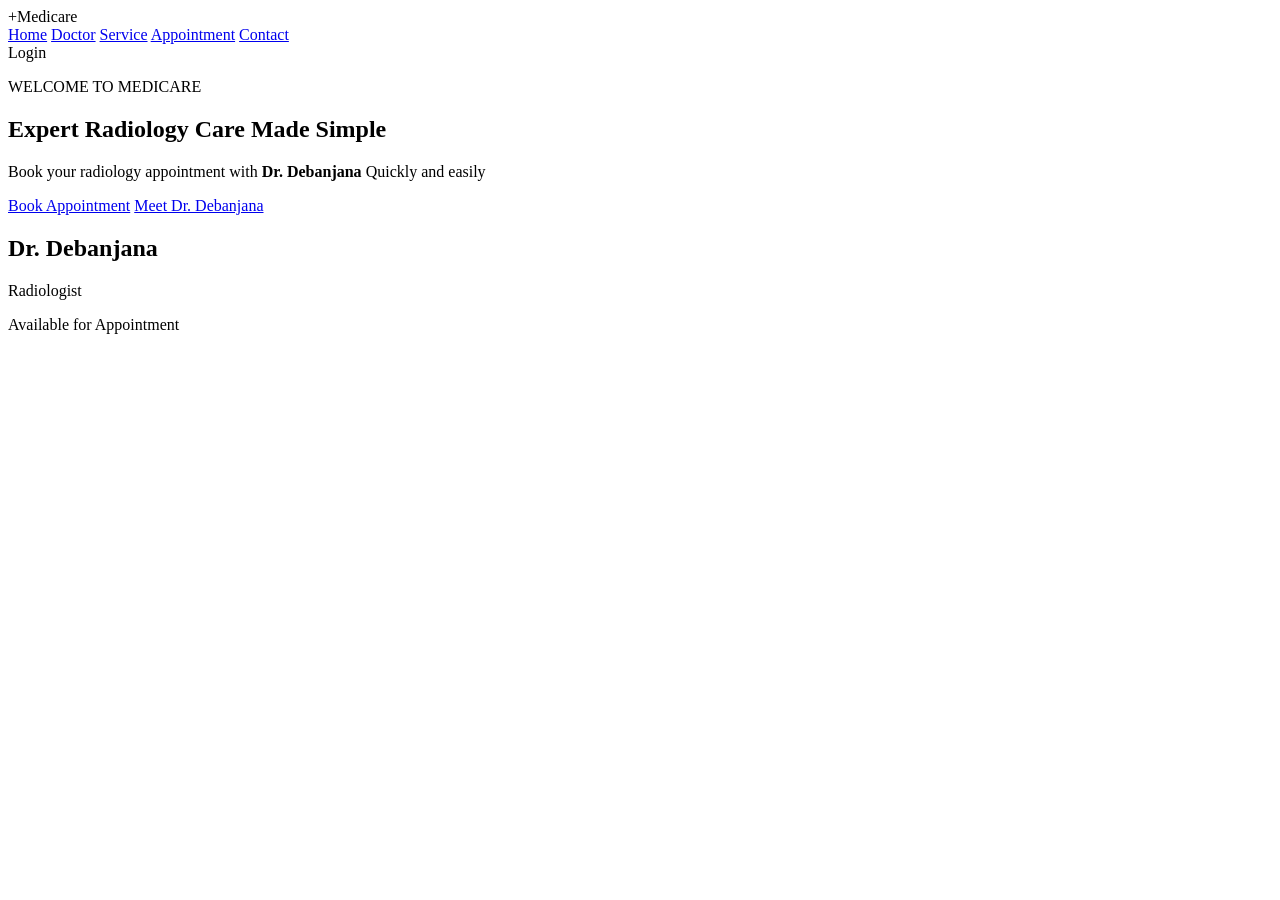
==== index.html @ aa5b6357 "Initial commit" ====
<!doctype html>
<html lang="en">
  <head>
    <meta charset="UTF-8" />
    <meta name="viewport" content="width=device-width, initial-scale=1.0" />
    <title>Dr. Debanjana | Radiology Appointment</title>
  </head>
  <body>
    <!--Naver-->
    <header class="navber">
      <div class="logo"><span>+</span>Medicare</div>
      <nav>
        <a href="home.html">Home</a>
        <a href="doctor.html">Doctor</a>
        <a href="service.html">Service</a>
        <a href="appointtment.html">Appointment</a>
        <a href="contact.html">Contact</a>
      </nav>
      <botton class="login-btn" onclick="loginAlert()">Login </botton>
    </header>
    <!--Hero-->
    <section class="hero" id="home">
      <div class="hero-content">
        <p class="small-tittle">WELCOME TO MEDICARE</p>
        <h1>Expert Radiology Care <span>Made Simple</span></h1>
        <p class="hero-text">
          Book your radiology appointment with
          <strong>Dr. Debanjana</strong> Quickly and easily
        </p>
        <div class="hero-button">
          <a href="appointment" class="primary-btn">Book Appointment</a>
          <a href="doctor" class="secondary-btn">Meet Dr. Debanjana</a>
        </div>
      </div>
      <div class="hero-card">
        <div class="doctor-icon"></div>
        <h2>Dr. Debanjana</h2>
        <p>Radiologist</p>
        <div class="available">Available for Appointment</div>
      </div>
    </section>
    <!--Doctor-->
  </body>
</html>
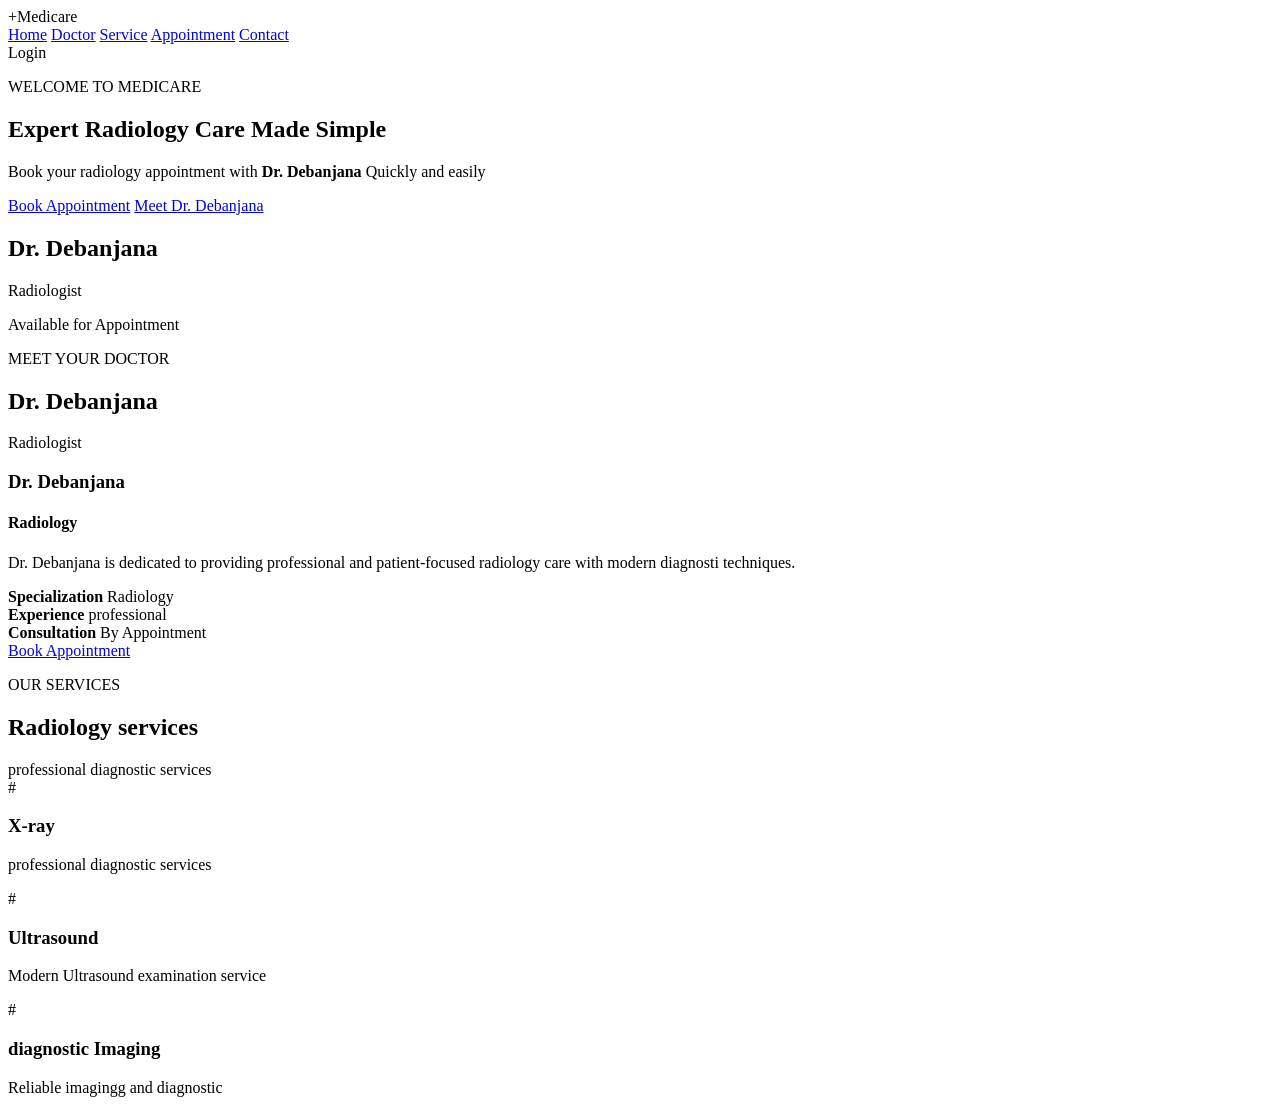
==== commit 5d33db95: "Appointment" ====
--- a/index.html
+++ b/index.html
@@ -40,5 +40,63 @@
       </div>
     </section>
     <!--Doctor-->
+    <section class="doctor-section" id="doctor">
+      <div class="section-title">
+        <p>MEET YOUR DOCTOR</p>
+        <h2>Dr. Debanjana</h2>
+        <span>Radiologist</span>
+      </div>
+      <div class="doctor-container">
+        <div class="doctor-photo"></div>
+        <div class="doctor-info">
+          <h3>Dr. Debanjana</h3>
+          <h4>Radiology</h4>
+          <p>
+            Dr. Debanjana is dedicated to providing professional and
+            patient-focused radiology care with modern diagnosti techniques.
+          </p>
+          <div class="doctor-details">
+            <div>
+              <strong>Specialization</strong>
+              <span>Radiology</span>
+            </div>
+            <div>
+              <strong>Experience</strong>
+              <span>professional</span>
+            </div>
+            <div>
+              <strong>Consultation</strong>
+              <span>By Appointment</span>
+            </div>
+          </div>
+          <a href="appointment" class="primary-btn"> Book Appointment </a>
+        </div>
+      </div>
+    </section>
+    <!--services-->
+    <section class="services" id="services">
+      <div class="section-title">
+        <p>OUR SERVICES</p>
+        <h2>Radiology services</h2>
+        <span>professional diagnostic services</span>
+      </div>
+      <div class="service-container">
+        <div class="service-card">
+          <div>#</div>
+          <h3>X-ray</h3>
+          <p>professional diagnostic services</p>
+        </div>
+        <div class="service-card">
+          <div>#</div>
+          <h3>Ultrasound</h3>
+          <p>Modern Ultrasound examination service</p>
+        </div>
+        <div class="service-card">
+          <div>#</div>
+          <h3>diagnostic Imaging</h3>
+          <p>Reliable imagingg and diagnostic</p>
+        </div>
+      </div>
+    </section>
   </body>
 </html>
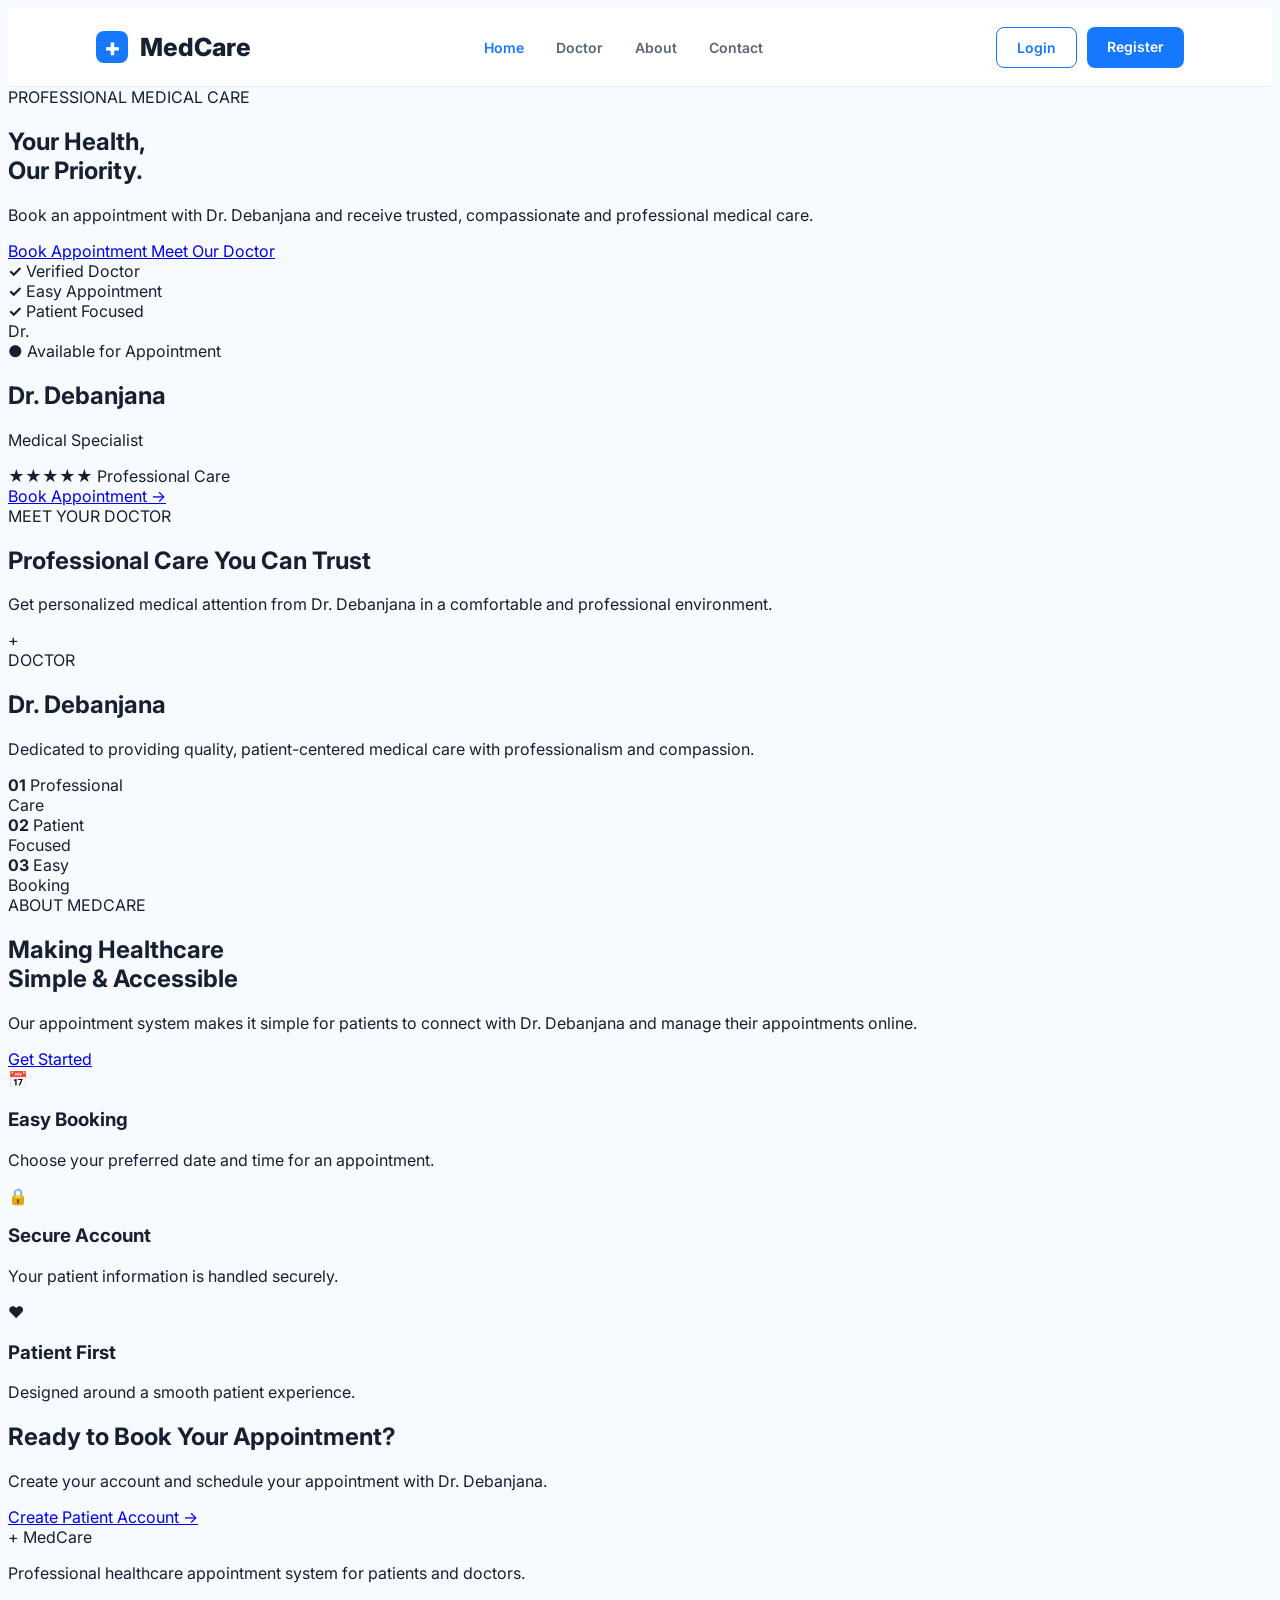
==== commit 6f7f287f: "Appointment" ====
--- a/index.html
+++ b/index.html
@@ -3,100 +3,219 @@
   <head>
     <meta charset="UTF-8" />
     <meta name="viewport" content="width=device-width, initial-scale=1.0" />
-    <title>Dr. Debanjana | Radiology Appointment</title>
+
+    <title>Dr. Debanjana | Medical Appointment</title>
+
+    <link rel="stylesheet" href="home.css" />
+
+    <!-- Google Font -->
+    <link
+      href="https://fonts.googleapis.com/css2?family=Inter:wght@400;500;600;700;800&display=swap"
+      rel="stylesheet"
+    />
   </head>
+
   <body>
-    <!--Naver-->
-    <header class="navber">
-      <div class="logo"><span>+</span>Medicare</div>
+    <!-- ================= NAVBAR ================= -->
+
+    <header class="navbar">
+      <div class="logo">
+        <span>+</span>
+        MedCare
+      </div>
+
       <nav>
-        <a href="home.html">Home</a>
-        <a href="doctor.html">Doctor</a>
-        <a href="service.html">Service</a>
-        <a href="appointtment.html">Appointment</a>
-        <a href="contact.html">Contact</a>
+        <a href="index.html" class="active">Home</a>
+        <a href="#doctor">Doctor</a>
+        <a href="#about">About</a>
+        <a href="#contact">Contact</a>
       </nav>
-      <botton class="login-btn" onclick="loginAlert()">Login </botton>
+
+      <div class="nav-buttons">
+        <a href="login.html" class="login-btn">Login</a>
+        <a href="register.html" class="register-btn">Register</a>
+      </div>
     </header>
-    <!--Hero-->
-    <section class="hero" id="home">
-      <div class="hero-content">
-        <p class="small-tittle">WELCOME TO MEDICARE</p>
-        <h1>Expert Radiology Care <span>Made Simple</span></h1>
-        <p class="hero-text">
-          Book your radiology appointment with
-          <strong>Dr. Debanjana</strong> Quickly and easily
+
+    <!-- ================= HERO ================= -->
+
+    <main>
+      <section class="hero">
+        <div class="hero-content">
+          <span class="small-title"> PROFESSIONAL MEDICAL CARE </span>
+
+          <h1>
+            Your Health,<br />
+            <span>Our Priority.</span>
+          </h1>
+
+          <p>
+            Book an appointment with Dr. Debanjana and receive trusted,
+            compassionate and professional medical care.
+          </p>
+
+          <div class="hero-buttons">
+            <a href="login.html" class="primary-btn"> Book Appointment </a>
+
+            <a href="#doctor" class="secondary-btn"> Meet Our Doctor </a>
+          </div>
+
+          <div class="hero-info">
+            <div>
+              <strong>✓</strong>
+              Verified Doctor
+            </div>
+
+            <div>
+              <strong>✓</strong>
+              Easy Appointment
+            </div>
+
+            <div>
+              <strong>✓</strong>
+              Patient Focused
+            </div>
+          </div>
+        </div>
+
+        <!-- Doctor Card -->
+
+        <div class="doctor-card">
+          <div class="doctor-image">
+            <div class="doctor-placeholder">Dr.</div>
+          </div>
+
+          <div class="doctor-details">
+            <span class="available"> ● Available for Appointment </span>
+
+            <h2>Dr. Debanjana</h2>
+
+            <p class="specialist">Medical Specialist</p>
+
+            <div class="doctor-rating">
+              ★★★★★
+              <span>Professional Care</span>
+            </div>
+
+            <a href="login.html" class="card-btn"> Book Appointment → </a>
+          </div>
+        </div>
+      </section>
+
+      <!-- ================= DOCTOR ================= -->
+
+      <section id="doctor" class="doctor-section">
+        <div class="section-heading">
+          <span>MEET YOUR DOCTOR</span>
+
+          <h2>Professional Care You Can Trust</h2>
+
+          <p>
+            Get personalized medical attention from Dr. Debanjana in a
+            comfortable and professional environment.
+          </p>
+        </div>
+
+        <div class="doctor-profile">
+          <div class="profile-box">
+            <div class="profile-icon">+</div>
+          </div>
+
+          <div class="profile-content">
+            <span class="profile-label"> DOCTOR </span>
+
+            <h2>Dr. Debanjana</h2>
+
+            <p>
+              Dedicated to providing quality, patient-centered medical care with
+              professionalism and compassion.
+            </p>
+
+            <div class="credentials">
+              <div>
+                <strong>01</strong>
+                <span>Professional<br />Care</span>
+              </div>
+
+              <div>
+                <strong>02</strong>
+                <span>Patient<br />Focused</span>
+              </div>
+
+              <div>
+                <strong>03</strong>
+                <span>Easy<br />Booking</span>
+              </div>
+            </div>
+          </div>
+        </div>
+      </section>
+
+      <!-- ================= ABOUT ================= -->
+
+      <section id="about" class="about-section">
+        <div>
+          <span class="profile-label"> ABOUT MEDCARE </span>
+
+          <h2>
+            Making Healthcare<br />
+            Simple & Accessible
+          </h2>
+
+          <p>
+            Our appointment system makes it simple for patients to connect with
+            Dr. Debanjana and manage their appointments online.
+          </p>
+
+          <a href="register.html" class="primary-btn"> Get Started </a>
+        </div>
+
+        <div class="about-cards">
+          <div class="about-card">
+            <div>📅</div>
+            <h3>Easy Booking</h3>
+            <p>Choose your preferred date and time for an appointment.</p>
+          </div>
+
+          <div class="about-card">
+            <div>🔒</div>
+            <h3>Secure Account</h3>
+            <p>Your patient information is handled securely.</p>
+          </div>
+
+          <div class="about-card">
+            <div>❤️</div>
+            <h3>Patient First</h3>
+            <p>Designed around a smooth patient experience.</p>
+          </div>
+        </div>
+      </section>
+
+      <!-- ================= CTA ================= -->
+
+      <section class="cta">
+        <h2>Ready to Book Your Appointment?</h2>
+
+        <p>
+          Create your account and schedule your appointment with Dr. Debanjana.
         </p>
-        <div class="hero-button">
-          <a href="appointment" class="primary-btn">Book Appointment</a>
-          <a href="doctor" class="secondary-btn">Meet Dr. Debanjana</a>
-        </div>
-      </div>
-      <div class="hero-card">
-        <div class="doctor-icon"></div>
-        <h2>Dr. Debanjana</h2>
-        <p>Radiologist</p>
-        <div class="available">Available for Appointment</div>
-      </div>
-    </section>
-    <!--Doctor-->
-    <section class="doctor-section" id="doctor">
-      <div class="section-title">
-        <p>MEET YOUR DOCTOR</p>
-        <h2>Dr. Debanjana</h2>
-        <span>Radiologist</span>
-      </div>
-      <div class="doctor-container">
-        <div class="doctor-photo"></div>
-        <div class="doctor-info">
-          <h3>Dr. Debanjana</h3>
-          <h4>Radiology</h4>
-          <p>
-            Dr. Debanjana is dedicated to providing professional and
-            patient-focused radiology care with modern diagnosti techniques.
-          </p>
-          <div class="doctor-details">
-            <div>
-              <strong>Specialization</strong>
-              <span>Radiology</span>
-            </div>
-            <div>
-              <strong>Experience</strong>
-              <span>professional</span>
-            </div>
-            <div>
-              <strong>Consultation</strong>
-              <span>By Appointment</span>
-            </div>
-          </div>
-          <a href="appointment" class="primary-btn"> Book Appointment </a>
-        </div>
-      </div>
-    </section>
-    <!--services-->
-    <section class="services" id="services">
-      <div class="section-title">
-        <p>OUR SERVICES</p>
-        <h2>Radiology services</h2>
-        <span>professional diagnostic services</span>
-      </div>
-      <div class="service-container">
-        <div class="service-card">
-          <div>#</div>
-          <h3>X-ray</h3>
-          <p>professional diagnostic services</p>
-        </div>
-        <div class="service-card">
-          <div>#</div>
-          <h3>Ultrasound</h3>
-          <p>Modern Ultrasound examination service</p>
-        </div>
-        <div class="service-card">
-          <div>#</div>
-          <h3>diagnostic Imaging</h3>
-          <p>Reliable imagingg and diagnostic</p>
-        </div>
-      </div>
-    </section>
+
+        <a href="register.html"> Create Patient Account → </a>
+      </section>
+    </main>
+
+    <!-- ================= FOOTER ================= -->
+
+    <footer id="contact">
+      <div class="footer-logo"><span>+</span> MedCare</div>
+
+      <p>
+        Professional healthcare appointment system for patients and doctors.
+      </p>
+
+      <div class="footer-bottom">© 2026 MedCare. All Rights Reserved.</div>
+    </footer>
+
+    <script src="js/auth.js"></script>
   </body>
 </html>
--- a/home.css
+++ b/home.css
@@ -0,0 +1,90 @@
+.* {
+  margin: 0;
+  padding: 0;
+  box-sizing: border-box;
+}
+
+html {
+  scroll-behavior: smooth;
+}
+
+body {
+  font-family: "Inter", sans-serif;
+  background: #f7fbff;
+  color: #172033;
+}
+
+/* ================= NAVBAR ================= */
+
+.navbar {
+  height: 78px;
+  padding: 0 7%;
+  display: flex;
+  align-items: center;
+  justify-content: space-between;
+  background: white;
+  border-bottom: 1px solid #e8eef5;
+}
+
+.logo {
+  font-size: 25px;
+  font-weight: 800;
+  color: #172033;
+}
+
+.logo span {
+  display: inline-flex;
+  align-items: center;
+  justify-content: center;
+
+  width: 32px;
+  height: 32px;
+
+  margin-right: 7px;
+
+  background: #1677ff;
+  color: white;
+
+  border-radius: 8px;
+}
+
+nav {
+  display: flex;
+  gap: 32px;
+}
+
+nav a {
+  text-decoration: none;
+  color: #596579;
+  font-size: 14px;
+  font-weight: 600;
+}
+
+nav a:hover,
+nav a.active {
+  color: #1677ff;
+}
+
+.nav-buttons {
+  display: flex;
+  gap: 10px;
+}
+
+.login-btn,
+.register-btn {
+  text-decoration: none;
+  padding: 11px 20px;
+  border-radius: 8px;
+  font-size: 14px;
+  font-weight: 600;
+}
+
+.login-btn {
+  color: #1677ff;
+  border: 1px solid #1677ff;
+}
+
+.register-btn {
+  color: white;
+  background: #1677ff;
+}
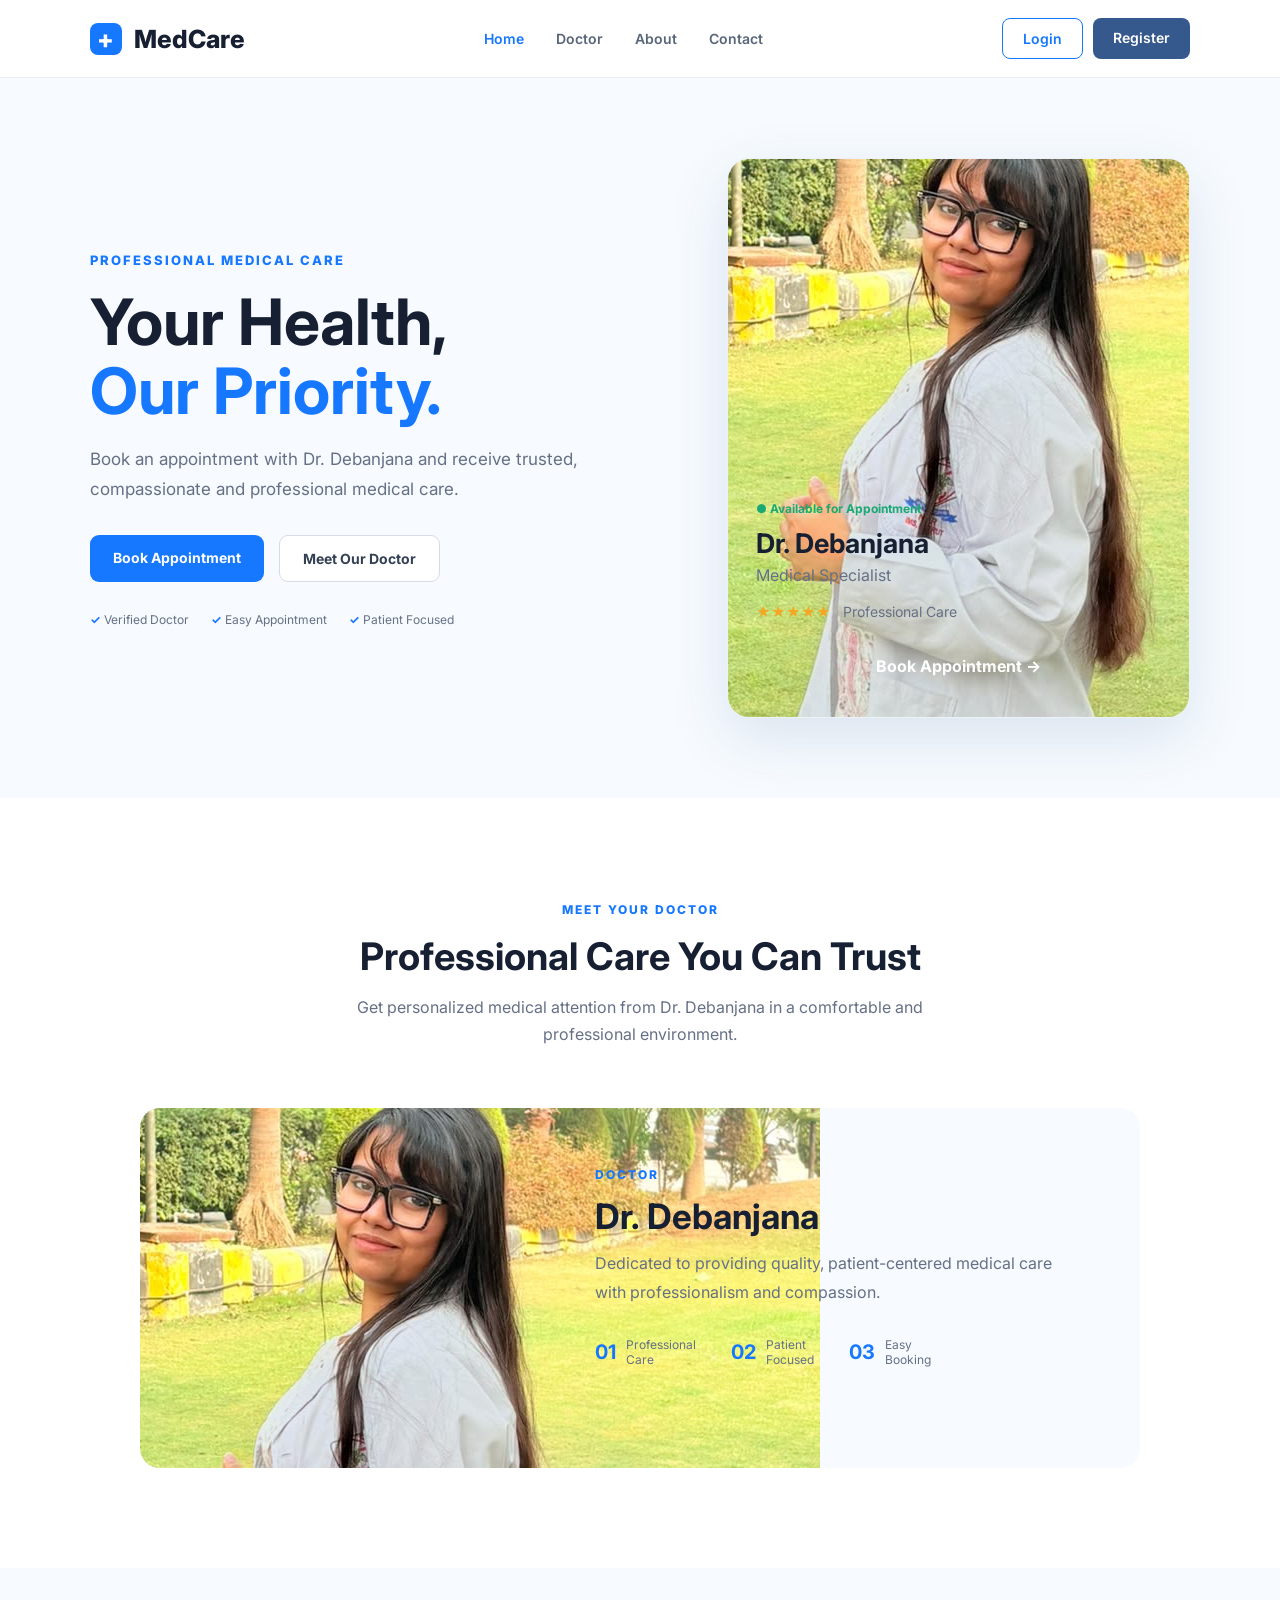
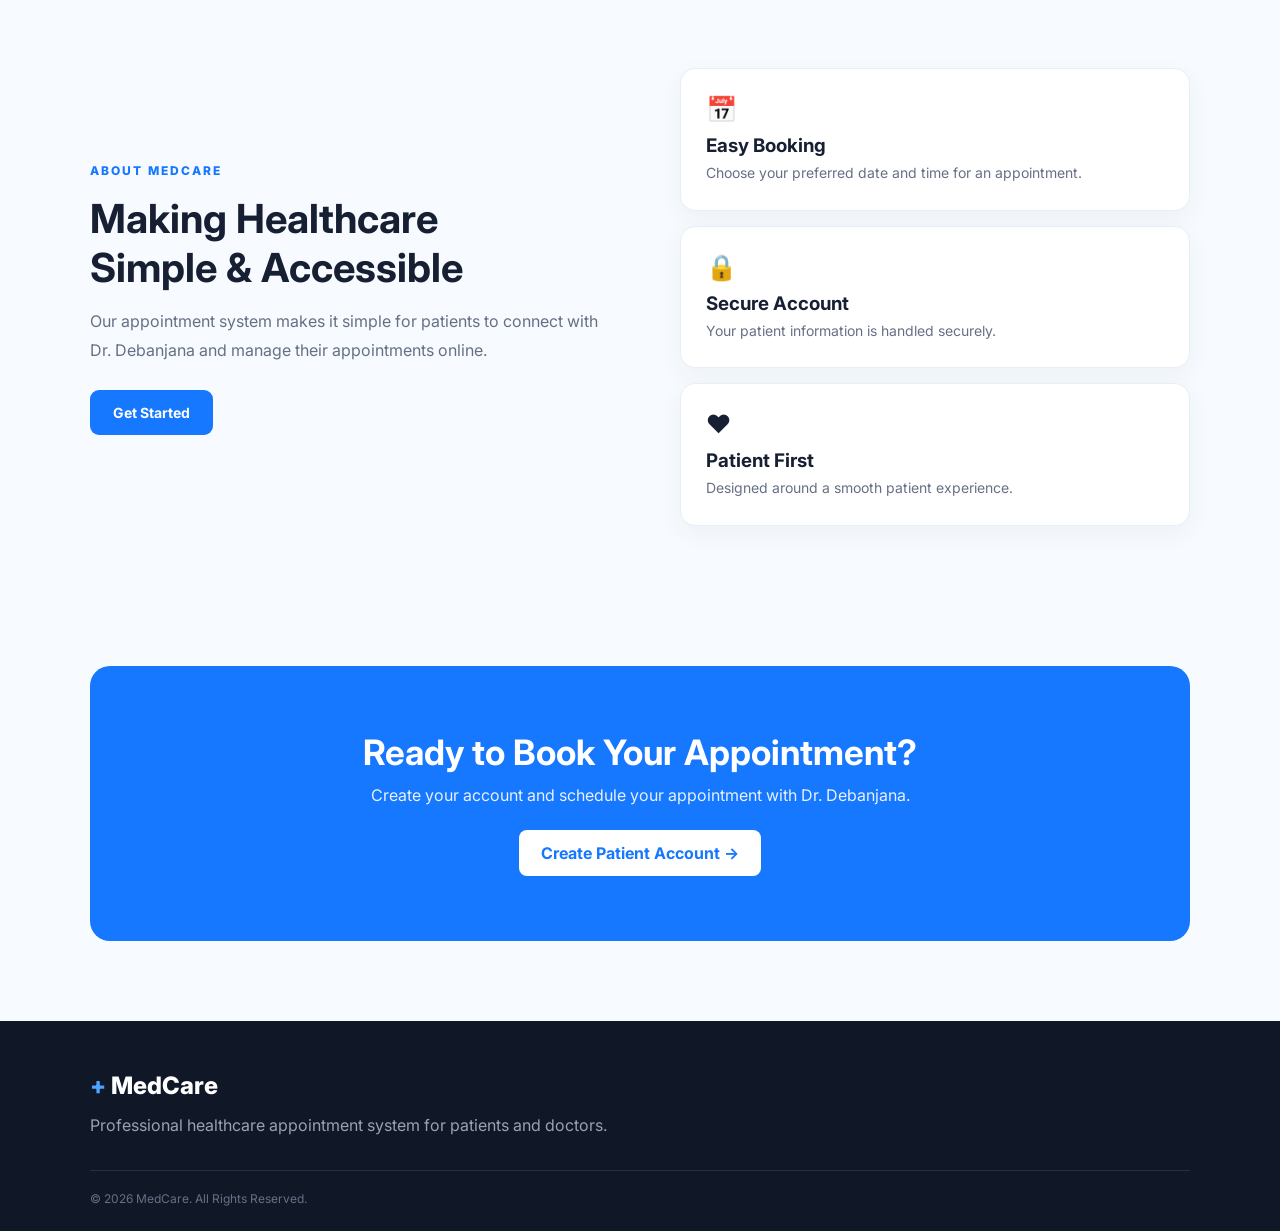
==== commit 35ade86f: "Appointment" ====
--- a/index.html
+++ b/index.html
@@ -37,7 +37,7 @@
       </div>
     </header>
 
-    <!-- ================= HERO ================= -->
+    <!-- HERO -->
 
     <main>
       <section class="hero">
@@ -55,7 +55,9 @@
           </p>
 
           <div class="hero-buttons">
-            <a href="login.html" class="primary-btn"> Book Appointment </a>
+            <a href="appointment.html" class="primary-btn">
+              Book Appointment
+            </a>
 
             <a href="#doctor" class="secondary-btn"> Meet Our Doctor </a>
           </div>
@@ -82,6 +84,9 @@
 
         <div class="doctor-card">
           <div class="doctor-image">
+            <div>
+              <img src="Dr.jpeg" alt="Dr" />
+            </div>
             <div class="doctor-placeholder">Dr.</div>
           </div>
 
@@ -97,12 +102,12 @@
               <span>Professional Care</span>
             </div>
 
-            <a href="login.html" class="card-btn"> Book Appointment → </a>
-          </div>
-        </div>
-      </section>
-
-      <!-- ================= DOCTOR ================= -->
+            <a href="appointment.html" class="card-btn"> Book Appointment → </a>
+          </div>
+        </div>
+      </section>
+
+      <!-- DOCTOR  -->
 
       <section id="doctor" class="doctor-section">
         <div class="section-heading">
@@ -118,7 +123,9 @@
 
         <div class="doctor-profile">
           <div class="profile-box">
-            <div class="profile-icon">+</div>
+            <div class="profile-icon">
+              <img src="Dr.jpeg" alt="" />
+            </div>
           </div>
 
           <div class="profile-content">
@@ -151,7 +158,7 @@
         </div>
       </section>
 
-      <!-- ================= ABOUT ================= -->
+      <!-- about-->
 
       <section id="about" class="about-section">
         <div>
@@ -191,7 +198,7 @@
         </div>
       </section>
 
-      <!-- ================= CTA ================= -->
+      <!-- CTA  -->
 
       <section class="cta">
         <h2>Ready to Book Your Appointment?</h2>
@@ -204,7 +211,7 @@
       </section>
     </main>
 
-    <!-- ================= FOOTER ================= -->
+    <!-- FOOTER -->
 
     <footer id="contact">
       <div class="footer-logo"><span>+</span> MedCare</div>
--- a/home.css
+++ b/home.css
@@ -1,4 +1,4 @@
-.* {
+* {
   margin: 0;
   padding: 0;
   box-sizing: border-box;
@@ -86,5 +86,501 @@
 
 .register-btn {
   color: white;
+  background: #35588d;
+}
+
+/*  HERO  */
+
+.hero {
+  min-height: 650px;
+  padding: 80px 7%;
+
+  display: grid;
+  grid-template-columns: 1.1fr 0.9fr;
+  align-items: center;
+  gap: 70px;
+}
+
+.small-title {
+  color: #1677ff;
+  font-size: 13px;
+  font-weight: 800;
+  letter-spacing: 2px;
+}
+
+.hero h1 {
+  font-size: clamp(45px, 5vw, 70px);
+  line-height: 1.08;
+  margin: 18px 0;
+}
+
+.hero h1 span {
+  color: #1677ff;
+}
+
+.hero-content > p {
+  max-width: 570px;
+  color: #667085;
+  font-size: 17px;
+  line-height: 1.8;
+}
+
+/* Hero Buttons */
+
+.hero-buttons {
+  display: flex;
+  gap: 15px;
+  margin-top: 30px;
+}
+
+.primary-btn,
+.secondary-btn {
+  display: inline-block;
+  text-decoration: none;
+  padding: 14px 23px;
+  border-radius: 9px;
+  font-weight: 700;
+  font-size: 14px;
+}
+
+.primary-btn {
   background: #1677ff;
-}
+  color: white;
+}
+
+.secondary-btn {
+  border: 1px solid #d5dce6;
+  color: #344054;
+  background: white;
+}
+
+/* Hero Info */
+
+.hero-info {
+  display: flex;
+  gap: 22px;
+  margin-top: 30px;
+  flex-wrap: wrap;
+}
+
+.hero-info div {
+  font-size: 12px;
+  color: #667085;
+}
+
+.hero-info strong {
+  color: #1677ff;
+}
+
+/* ================= DOCTOR CARD ================= */
+
+.doctor-card {
+  background: white;
+  border-radius: 22px;
+  overflow: hidden;
+
+  box-shadow: 0 20px 60px rgba(31, 73, 125, 0.13);
+
+  border: 1px solid #edf2f7;
+}
+
+.doctor-image {
+  height: 310px;
+  background: linear-gradient(135deg, #dcecff, #edf7ff);
+
+  display: flex;
+  align-items: center;
+  justify-content: center;
+}
+
+.doctor-placeholder {
+  width: 180px;
+  height: 180px;
+
+  border-radius: 50%;
+
+  background: white;
+
+  display: flex;
+  align-items: center;
+  justify-content: center;
+
+  color: #1677ff;
+  font-size: 50px;
+  font-weight: 800;
+
+  box-shadow: 0 10px 35px rgba(0, 0, 0, 0.08);
+}
+
+.doctor-details {
+  padding: 28px;
+}
+
+.available {
+  color: #19a974;
+  font-size: 12px;
+  font-weight: 700;
+}
+
+.doctor-details h2 {
+  margin-top: 10px;
+  font-size: 27px;
+}
+
+.specialist {
+  color: #667085;
+  margin-top: 5px;
+}
+
+.doctor-rating {
+  margin-top: 18px;
+  color: #f5a623;
+  font-size: 14px;
+}
+
+.doctor-rating span {
+  color: #667085;
+  margin-left: 8px;
+}
+
+.card-btn {
+  display: block;
+  text-align: center;
+
+  margin-top: 23px;
+  padding: 13px;
+
+  background: #1677ff;
+  color: white;
+
+  text-decoration: none;
+  border-radius: 8px;
+
+  font-weight: 700;
+}
+
+/* ================= SECTION ================= */
+
+.doctor-section {
+  padding: 100px 7%;
+  background: white;
+}
+
+.section-heading {
+  text-align: center;
+  max-width: 650px;
+  margin: auto;
+}
+
+.section-heading span {
+  color: #1677ff;
+  font-size: 12px;
+  font-weight: 800;
+  letter-spacing: 2px;
+}
+
+.section-heading h2 {
+  font-size: 38px;
+  margin: 15px 0;
+}
+
+.section-heading p {
+  color: #667085;
+  line-height: 1.7;
+}
+
+/* Doctor Profile */
+
+.doctor-profile {
+  max-width: 1000px;
+  margin: 60px auto 0;
+
+  display: grid;
+  grid-template-columns: 0.8fr 1.2fr;
+
+  background: #f7fbff;
+  border-radius: 20px;
+  overflow: hidden;
+}
+
+.profile-box {
+  min-height: 360px;
+
+  display: flex;
+  align-items: center;
+  justify-content: center;
+
+  background: #e7f2ff;
+}
+
+.profile-icon {
+  width: 140px;
+  height: 140px;
+
+  object-fit: cover;
+
+  border-radius: 50%;
+
+  display: flex;
+  align-items: center;
+  justify-content: center;
+
+  background: white;
+
+  color: #1677ff;
+  font-size: 60px;
+  font-weight: 800;
+}
+
+.profile-content {
+  padding: 55px;
+}
+
+.profile-label {
+  color: #1677ff;
+  font-size: 12px;
+  font-weight: 800;
+  letter-spacing: 2px;
+}
+
+.profile-content h2 {
+  font-size: 35px;
+  margin: 12px 0;
+}
+
+.profile-content p {
+  color: #667085;
+  line-height: 1.8;
+}
+
+.credentials {
+  display: flex;
+  gap: 35px;
+  margin-top: 30px;
+}
+
+.credentials div {
+  display: flex;
+  align-items: center;
+  gap: 10px;
+}
+
+.credentials strong {
+  color: #1677ff;
+  font-size: 20px;
+}
+
+.credentials span {
+  color: #667085;
+  font-size: 12px;
+}
+
+/* ================= ABOUT ================= */
+
+.about-section {
+  padding: 100px 7%;
+
+  display: grid;
+  grid-template-columns: 1fr 1fr;
+  gap: 80px;
+
+  align-items: center;
+}
+
+.about-section h2 {
+  font-size: 40px;
+  margin: 15px 0;
+}
+
+.about-section > div:first-child p {
+  color: #667085;
+  line-height: 1.8;
+  margin-bottom: 25px;
+  max-width: 520px;
+}
+
+.about-cards {
+  display: grid;
+  gap: 15px;
+}
+
+.about-card {
+  background: white;
+  padding: 25px;
+  border-radius: 15px;
+
+  border: 1px solid #e8eef5;
+
+  box-shadow: 0 8px 25px rgba(30, 60, 90, 0.05);
+}
+
+.about-card div {
+  font-size: 25px;
+}
+
+.about-card h3 {
+  margin: 10px 0 5px;
+}
+
+.about-card p {
+  color: #667085;
+  font-size: 14px;
+  line-height: 1.6;
+}
+
+/* ================= CTA ================= */
+
+.cta {
+  margin: 40px 7% 80px;
+  padding: 65px 30px;
+
+  text-align: center;
+
+  border-radius: 20px;
+  background: #1677ff;
+  color: white;
+}
+
+.cta h2 {
+  font-size: 35px;
+}
+
+.cta p {
+  margin: 12px auto 25px;
+  opacity: 0.9;
+}
+
+.cta a {
+  display: inline-block;
+
+  padding: 13px 22px;
+
+  background: white;
+  color: #1677ff;
+
+  border-radius: 8px;
+
+  text-decoration: none;
+  font-weight: 700;
+}
+
+/* ================= FOOTER ================= */
+
+footer {
+  background: #101828;
+  color: white;
+  padding: 50px 7% 25px;
+}
+
+.footer-logo {
+  font-size: 24px;
+  font-weight: 800;
+}
+
+.footer-logo span {
+  color: #4da3ff;
+}
+
+footer p {
+  color: #98a2b3;
+  margin: 15px 0 35px;
+}
+
+.footer-bottom {
+  border-top: 1px solid #27303f;
+  padding-top: 20px;
+  color: #667085;
+  font-size: 12px;
+}
+
+/* ================= MOBILE ================= */
+
+@media (max-width: 900px) {
+  .navbar {
+    padding: 0 5%;
+  }
+
+  nav {
+    display: none;
+  }
+
+  .hero {
+    grid-template-columns: 1fr;
+    padding: 60px 5%;
+  }
+
+  .hero h1 {
+    font-size: 48px;
+  }
+
+  .doctor-profile {
+    grid-template-columns: 1fr;
+  }
+
+  .about-section {
+    grid-template-columns: 1fr;
+    gap: 40px;
+  }
+}
+
+@media (max-width: 550px) {
+  .navbar {
+    height: auto;
+    padding: 18px 5%;
+    flex-wrap: wrap;
+    gap: 15px;
+  }
+
+  .nav-buttons {
+    width: 100%;
+  }
+
+  .login-btn,
+  .register-btn {
+    flex: 1;
+    text-align: center;
+  }
+
+  .hero {
+    padding: 45px 5%;
+  }
+
+  .hero h1 {
+    font-size: 42px;
+  }
+
+  .hero-buttons {
+    flex-direction: column;
+  }
+
+  .primary-btn,
+  .secondary-btn {
+    text-align: center;
+  }
+
+  .doctor-image {
+    height: 260px;
+  }
+
+  .section-heading h2,
+  .about-section h2 {
+    font-size: 30px;
+  }
+
+  .profile-content {
+    padding: 30px;
+  }
+
+  .credentials {
+    gap: 15px;
+    flex-wrap: wrap;
+  }
+
+  .cta {
+    margin: 20px 5% 50px;
+  }
+
+  .cta h2 {
+    font-size: 27px;
+  }
+}
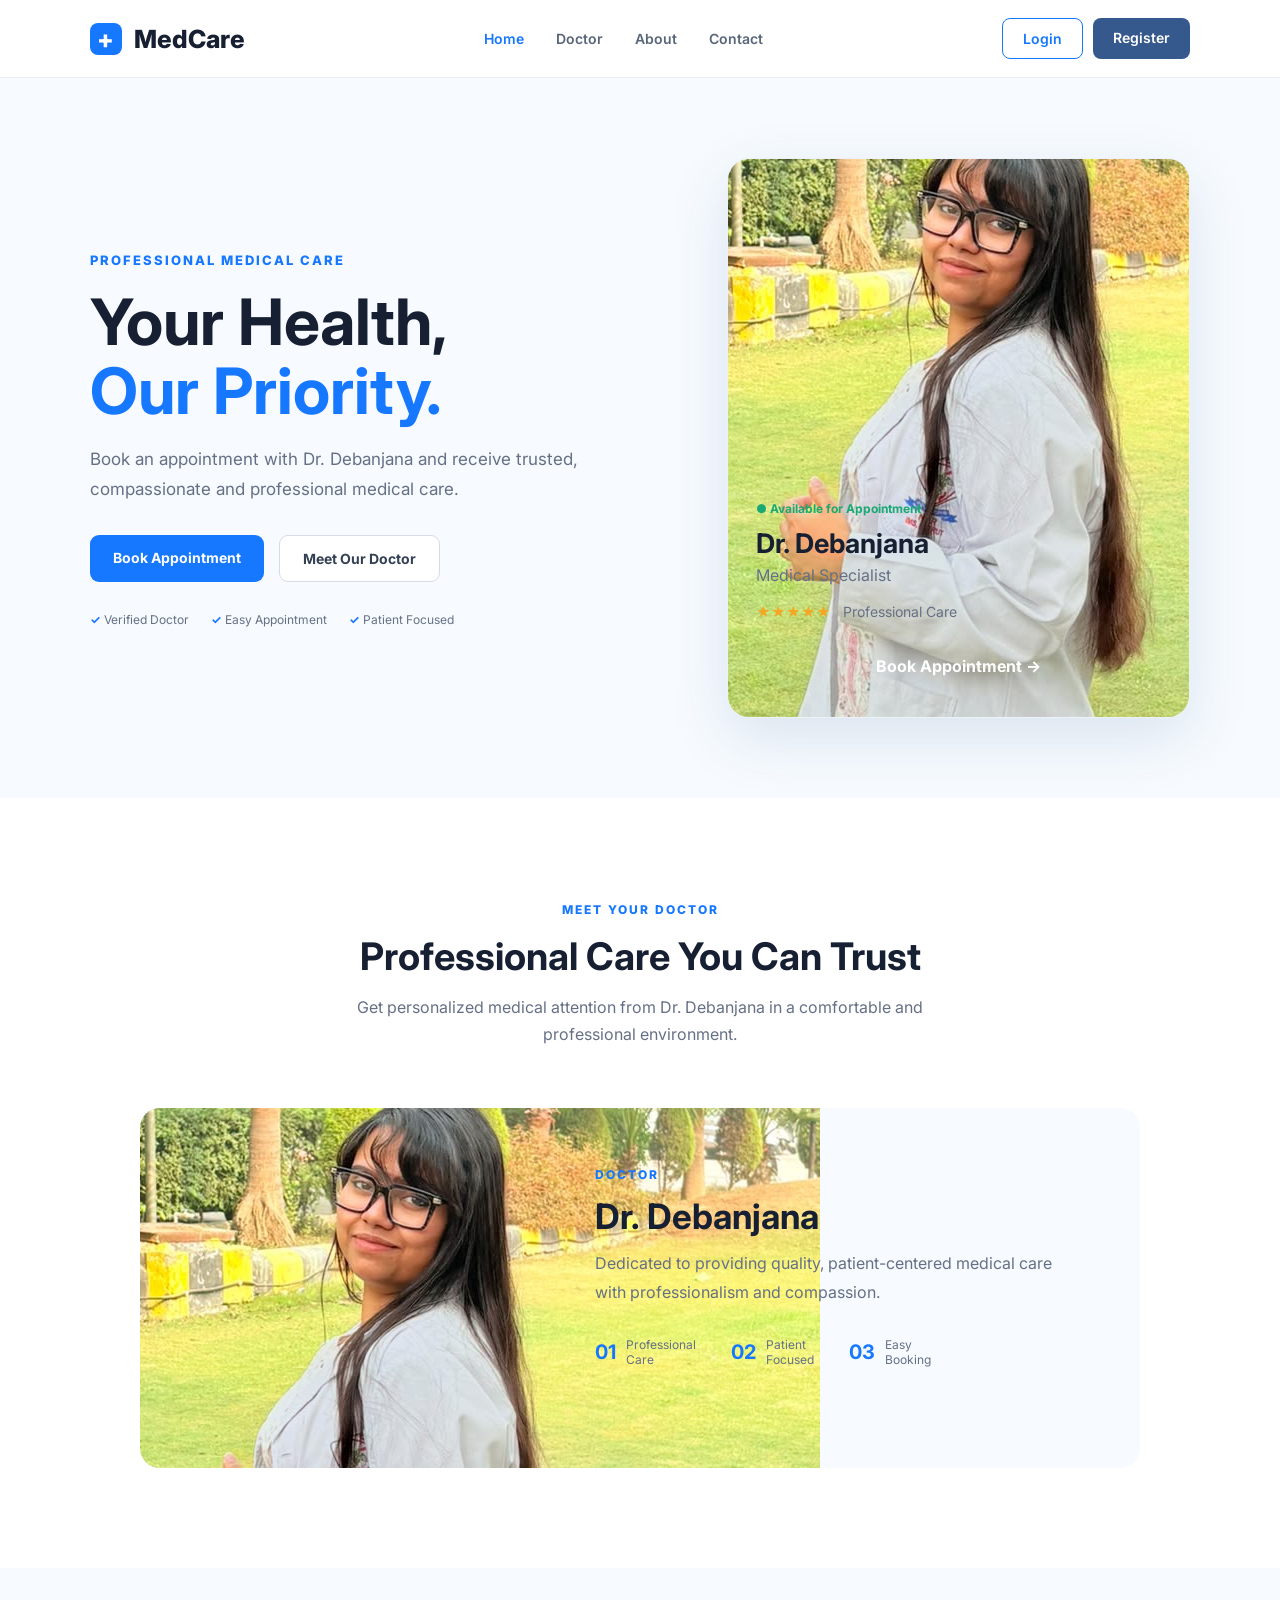
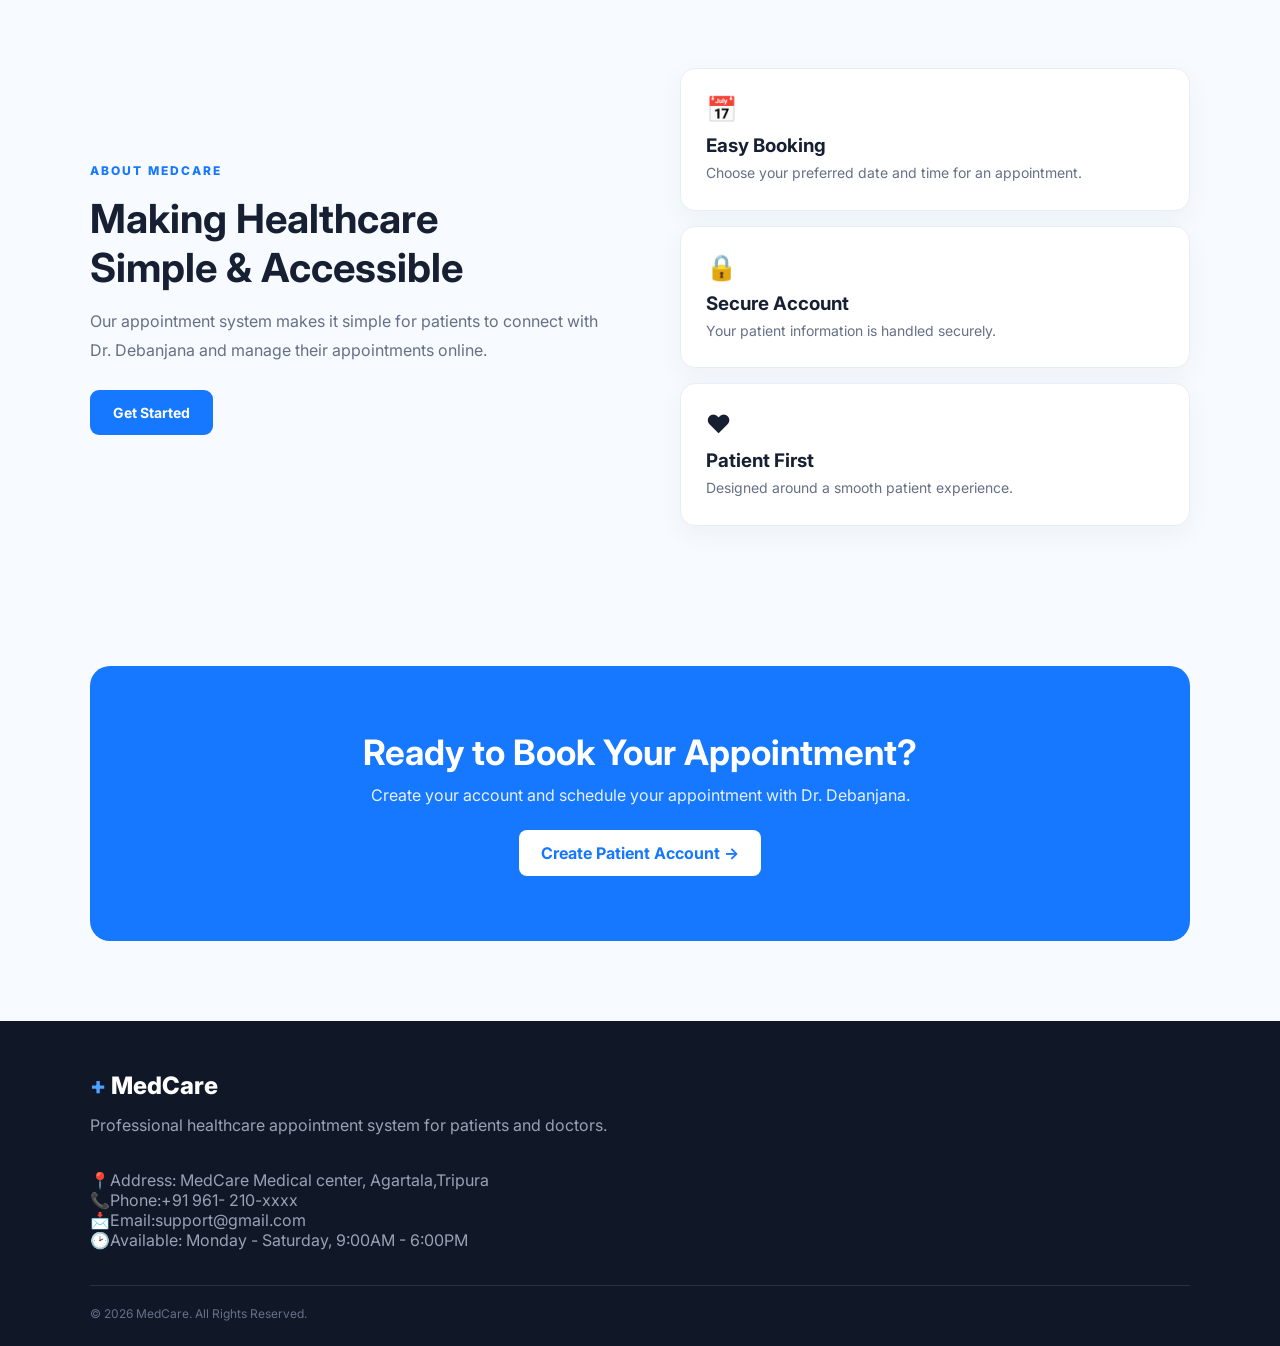
==== commit 5d38991d: "Appointment" ====
--- a/index.html
+++ b/index.html
@@ -16,7 +16,7 @@
   </head>
 
   <body>
-    <!-- ================= NAVBAR ================= -->
+    <!--  NAVBAR  -->
 
     <header class="navbar">
       <div class="logo">
@@ -219,6 +219,12 @@
       <p>
         Professional healthcare appointment system for patients and doctors.
       </p>
+      <p>
+        📍Address: MedCare Medical center, Agartala,Tripura <br />
+        📞Phone:+91 961- 210-xxxx <br />
+        📩Email:support@gmail.com <br />
+        🕑Available: Monday - Saturday, 9:00AM - 6:00PM
+      </p>
 
       <div class="footer-bottom">© 2026 MedCare. All Rights Reserved.</div>
     </footer>
--- a/home.css
+++ b/home.css
@@ -14,7 +14,7 @@
   color: #172033;
 }
 
-/* ================= NAVBAR ================= */
+/* NAVBAR */
 
 .navbar {
   height: 78px;
@@ -331,6 +331,9 @@
   font-size: 60px;
   font-weight: 800;
 }
+.profile-icon img {
+  width: 1000px;
+}
 
 .profile-content {
   padding: 55px;
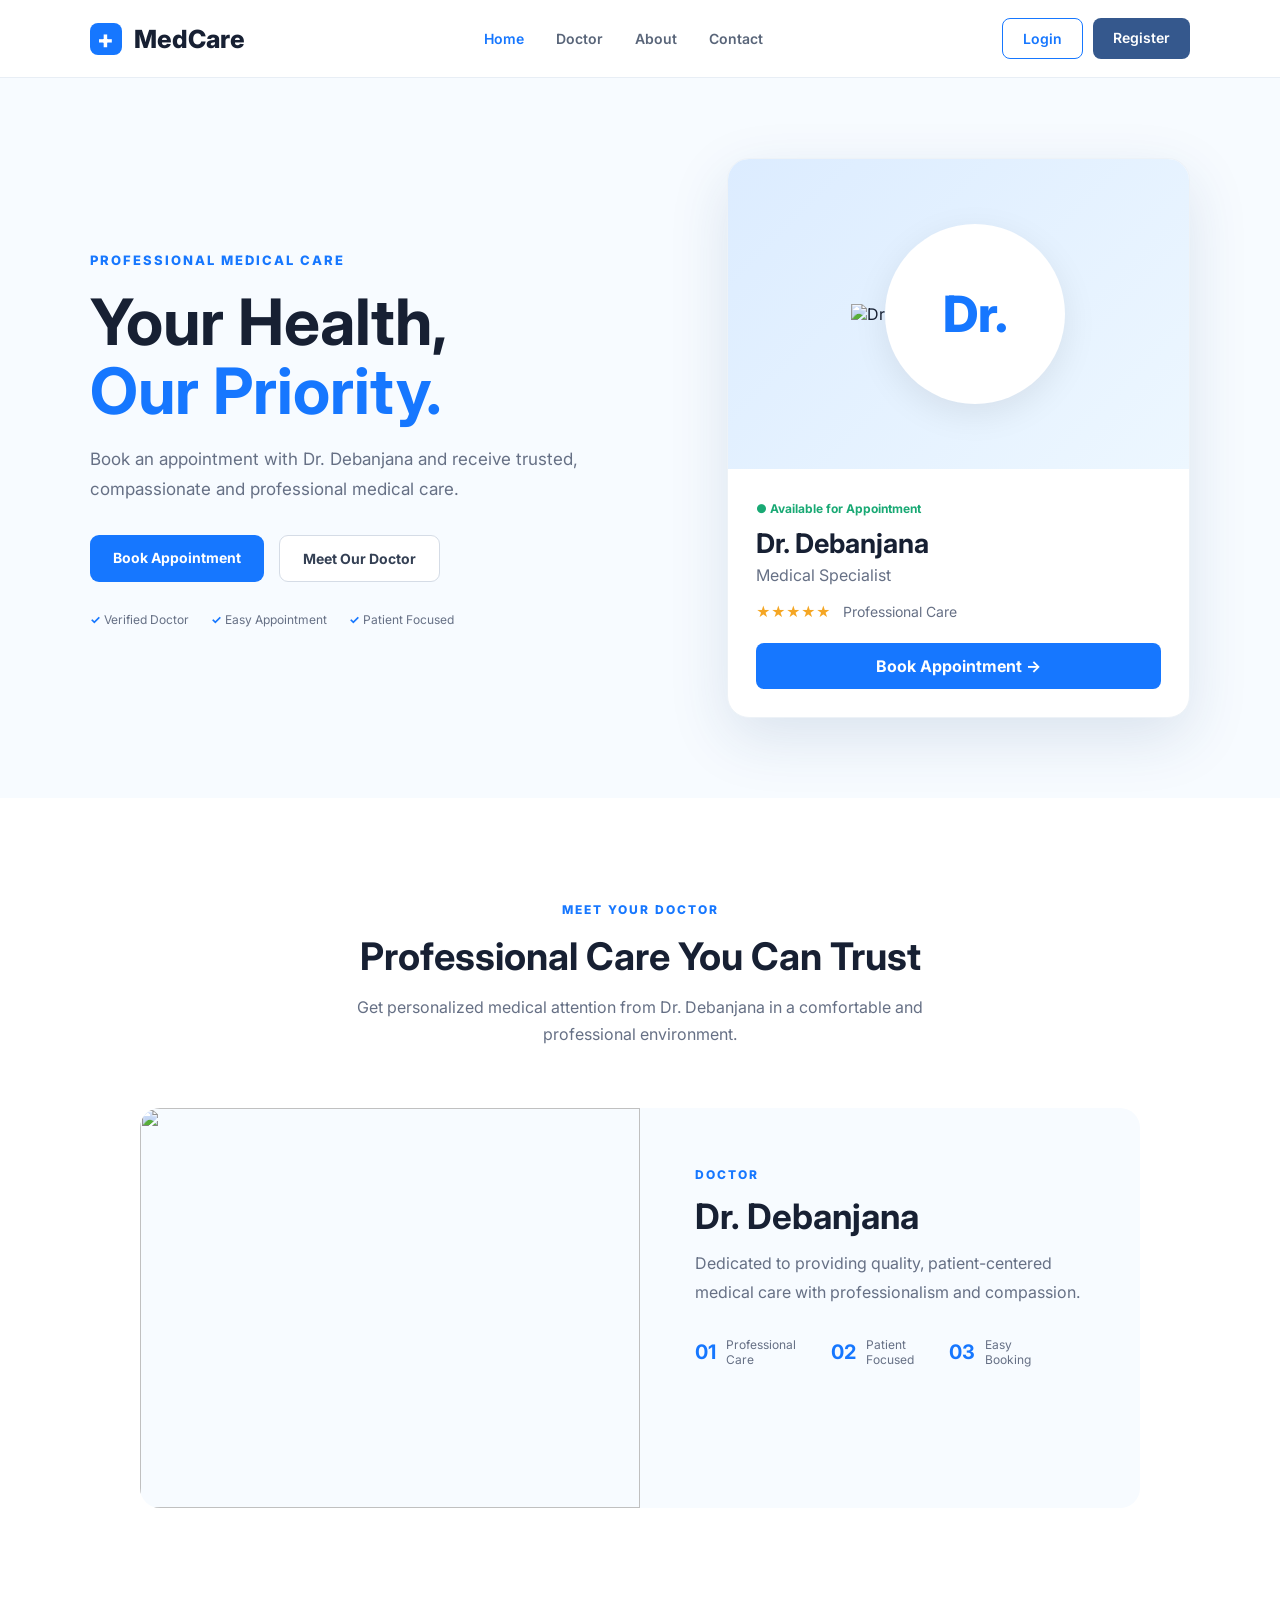
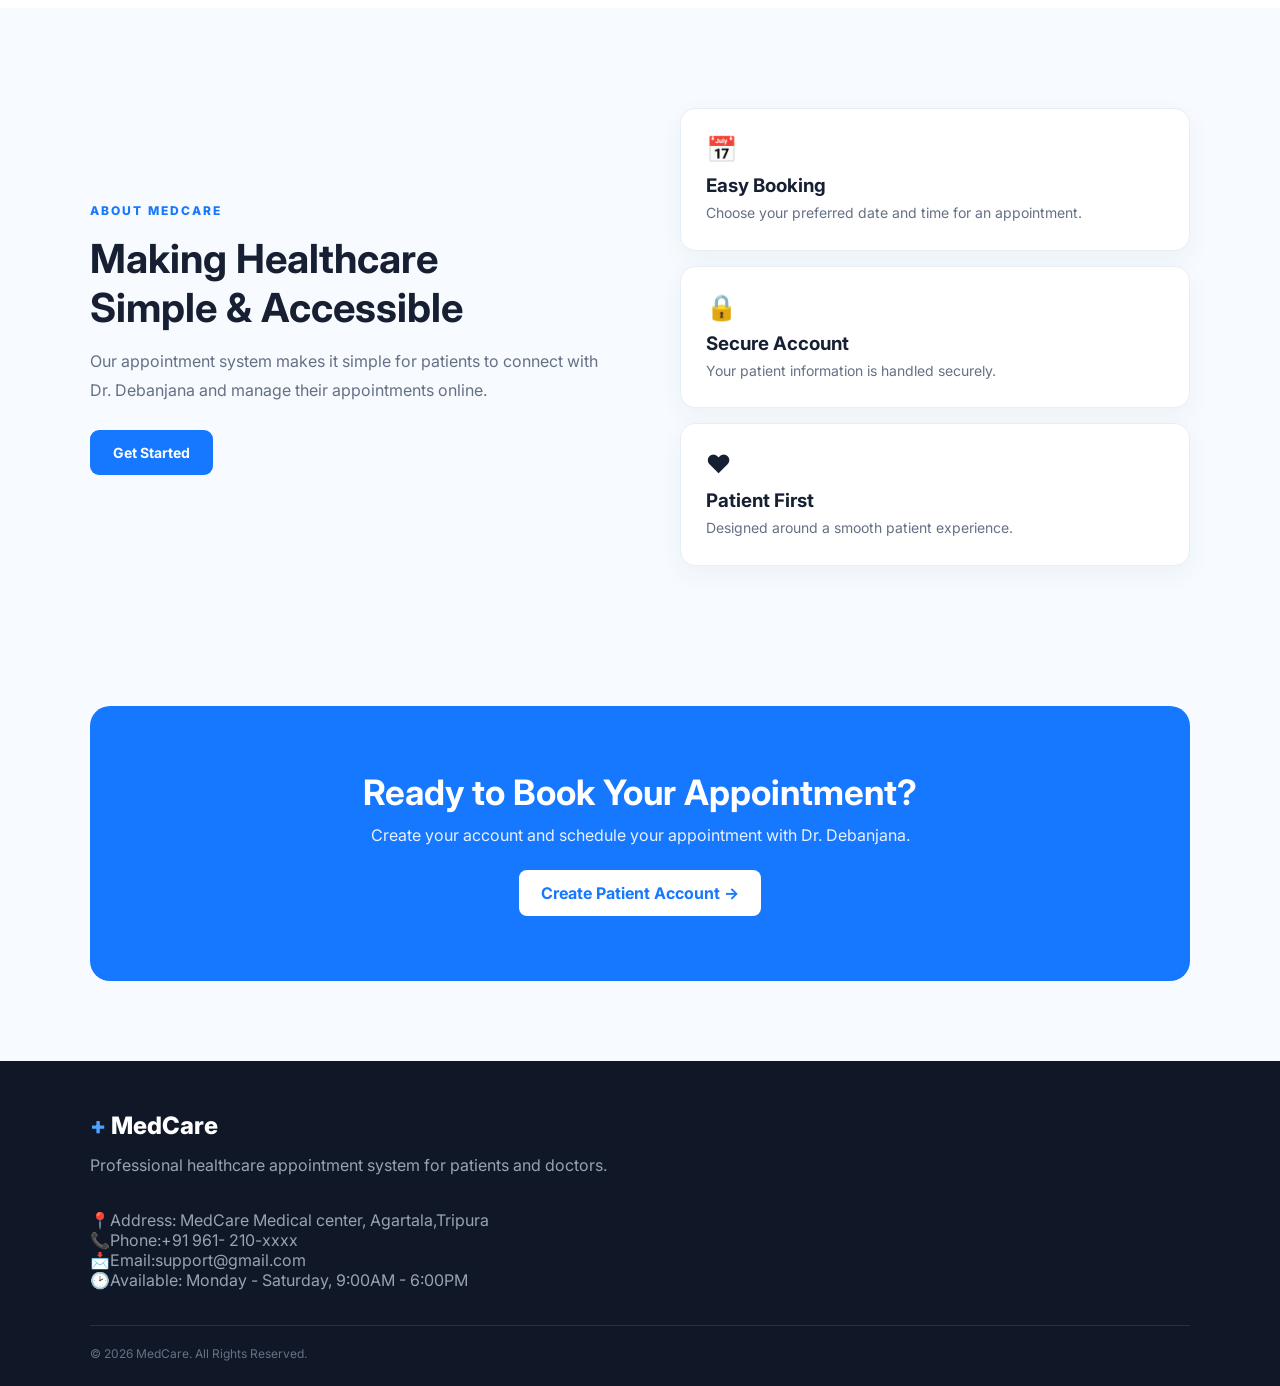
==== commit 29400d74: "Appointment" ====
--- a/index.html
+++ b/index.html
@@ -123,9 +123,7 @@
 
         <div class="doctor-profile">
           <div class="profile-box">
-            <div class="profile-icon">
-              <img src="Dr.jpeg" alt="" />
-            </div>
+            <img src="Dr.jpeg" alt="" />
           </div>
 
           <div class="profile-content">
--- a/home.css
+++ b/home.css
@@ -294,48 +294,26 @@
 .doctor-profile {
   max-width: 1000px;
   margin: 60px auto 0;
-
+  height: 400px;
   display: grid;
-  grid-template-columns: 0.8fr 1.2fr;
-
+  grid-template-columns: repeat(2, 1fr);
   background: #f7fbff;
   border-radius: 20px;
   overflow: hidden;
 }
 
 .profile-box {
-  min-height: 360px;
-
-  display: flex;
-  align-items: center;
-  justify-content: center;
-
-  background: #e7f2ff;
-}
-
-.profile-icon {
-  width: 140px;
-  height: 140px;
-
-  object-fit: cover;
-
-  border-radius: 50%;
-
-  display: flex;
-  align-items: center;
-  justify-content: center;
-
-  background: white;
-
-  color: #1677ff;
-  font-size: 60px;
-  font-weight: 800;
-}
-.profile-icon img {
-  width: 1000px;
+  height: 100%;
+}
+
+.profile-box img {
+  width: 100%;
+  height: 100%;
 }
 
 .profile-content {
+  height: 100%;
+  width: 100%;
   padding: 55px;
 }
 
